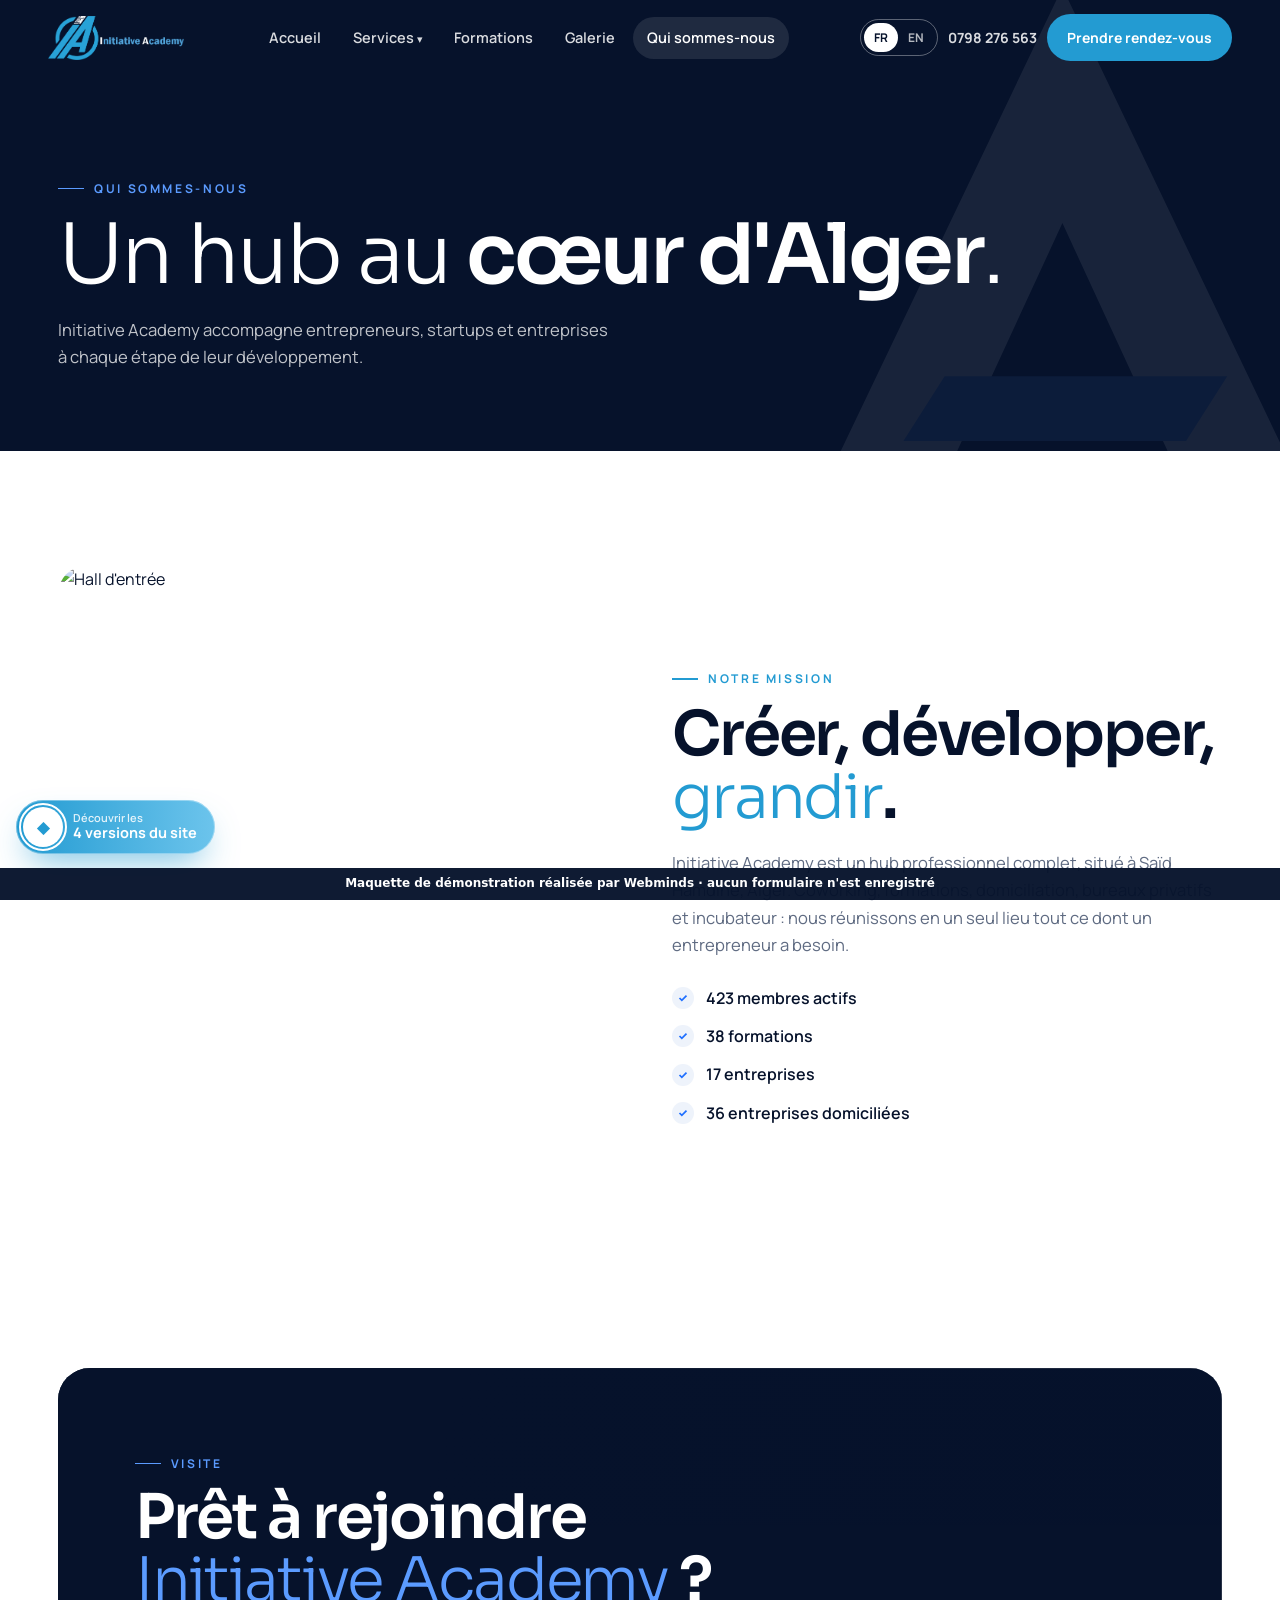
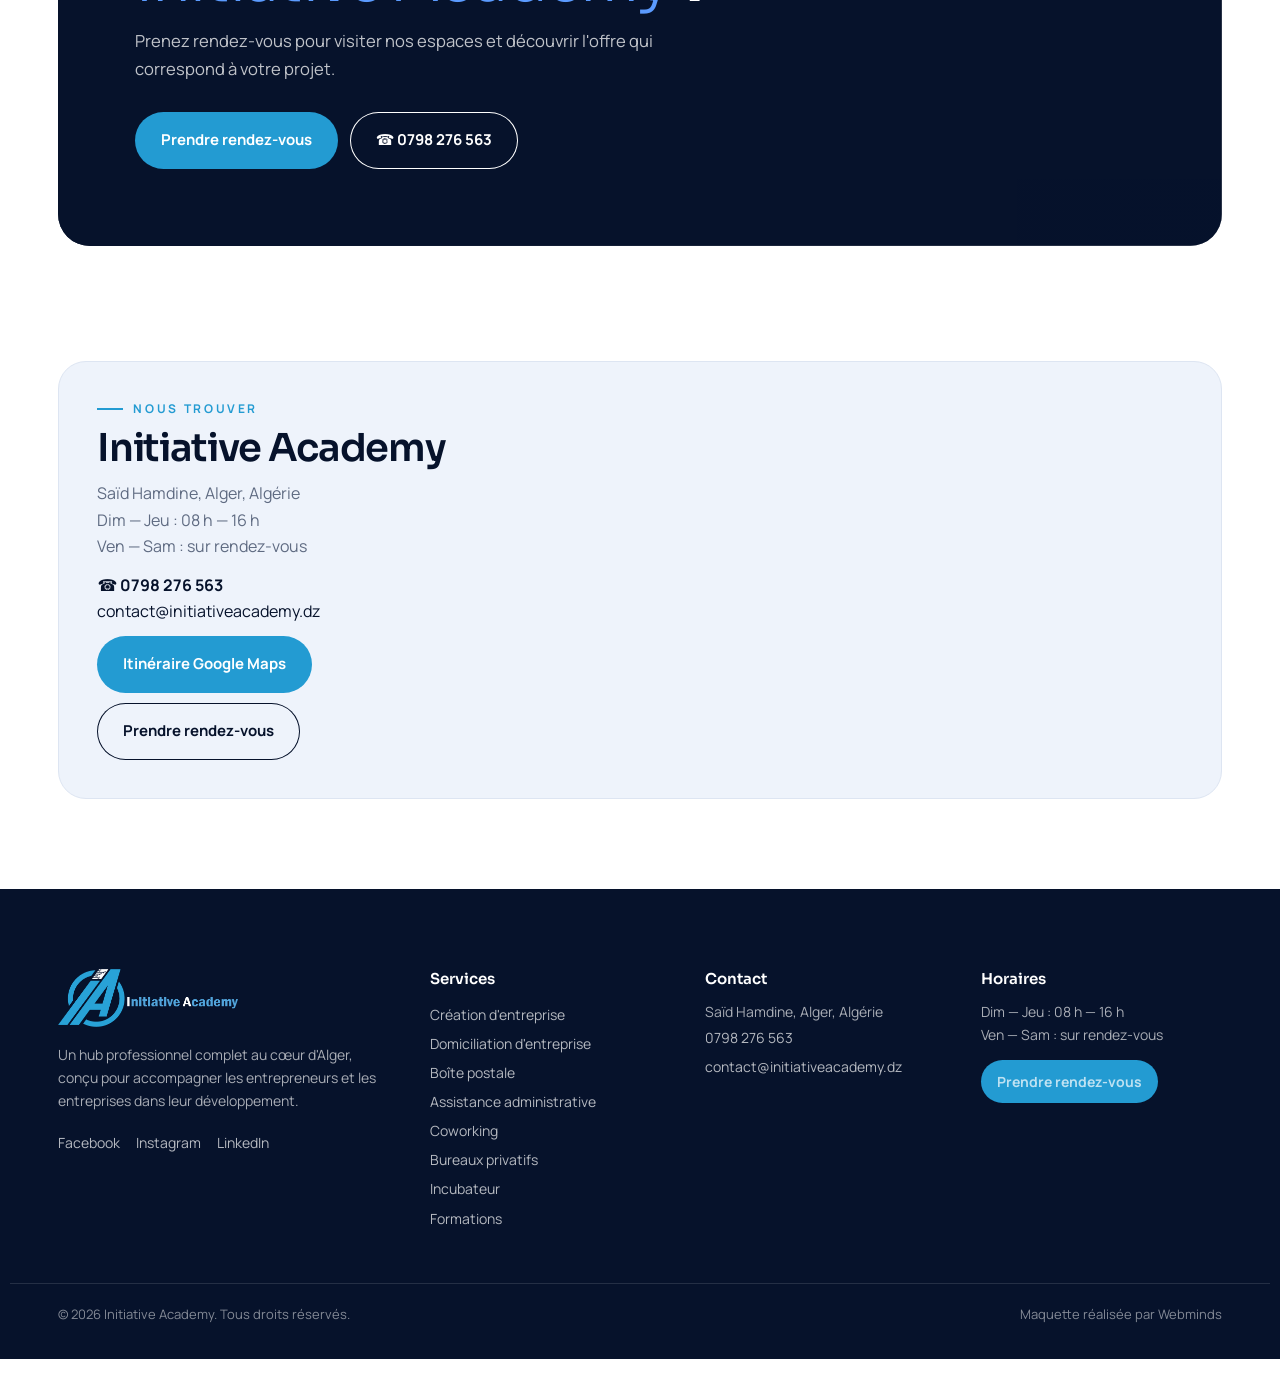
==== a-propos.html @ bbbd0358 "36 entreprises domiciliées" ====
<!DOCTYPE html><html lang="fr"><head>
<meta charset="utf-8"><meta name="viewport" content="width=device-width, initial-scale=1, viewport-fit=cover"><meta name="robots" content="noindex, nofollow"><meta name="theme-color" content="#06122b">
<link rel="stylesheet" href="style.css">
<title>Qui sommes-nous — Initiative Academy</title></head><body>
<div id="hdr"></div><main>
<section class="page-h"><svg class="mark" viewBox="0 0 200 200" aria-hidden="true"><path d="M100 8 188 192h-40L100 88 52 192H12z" fill="#fff"/><path d="M60 140h96l-14 22H46z" fill="#5b9bff"/></svg><div class="wrap" style="position:relative;z-index:2"><span class="kick" style="color:#5b9bff">Qui sommes-nous</span><h1 style="margin-top:16px">Un hub au <b>cœur d'Alger</b>.</h1><p class="lead">Initiative Academy accompagne entrepreneurs, startups et entreprises à chaque étape de leur développement.</p></div></section>
<section><div class="wrap about">
 <div class="ph rv"><img id="i1" alt="Hall d'entrée"></div>
 <div class="rv"><span class="kick">Notre mission</span><h2 style="margin-top:16px">Créer, développer, <em>grandir</em>.</h2>
  <p class="lead" style="margin-top:20px">Initiative Academy est un hub professionnel complet, situé à Saïd Hamdine, Alger. Coworking, formations, domiciliation, bureaux privatifs et incubateur : nous réunissons en un seul lieu tout ce dont un entrepreneur a besoin.</p>
  <ul class="checks"><li>423 membres actifs</li><li>38 formations</li><li>17 entreprises</li><li>36 entreprises domiciliées</li></ul></div>
</div></section>
<section style="padding-top:0"><div class="wrap"><div class="cband rv"><img class="bgi" alt="" id="cbg"><span class="kick" style="color:#5b9bff">Visite</span><h2 style="margin-top:14px">Prêt à rejoindre<br><em style="color:#5b9bff">Initiative Academy</em> ?</h2><p class="lead">Prenez rendez-vous pour visiter nos espaces et découvrir l'offre qui correspond à votre projet.</p><div style="display:flex;gap:12px;flex-wrap:wrap"><a class="btn b" href="rendez-vous.html">Prendre rendez-vous</a><a class="btn o" id="ctel"></a></div></div></div></section>
</main><div id="ftr"></div>
<script src="data.js"></script><script src="core.js"></script>
<script>document.getElementById('i1').src=PH.hall2;document.getElementById('cbg').src=PH.hall2;const ct=document.getElementById('ctel');ct.href='tel:'+CO.telh;ct.textContent='☎ '+CO.tel; reveal();</script><script src="i18n.js"></script></body></html>
---- style.css ----
@font-face{font-family:Sora;font-weight:300;src:url(fonts/sora-latin-300-normal.woff2) format('woff2');font-display:swap}
@font-face{font-family:Sora;font-weight:400;src:url(fonts/sora-latin-400-normal.woff2) format('woff2');font-display:swap}
@font-face{font-family:Sora;font-weight:600;src:url(fonts/sora-latin-600-normal.woff2) format('woff2');font-display:swap}
@font-face{font-family:Sora;font-weight:700;src:url(fonts/sora-latin-700-normal.woff2) format('woff2');font-display:swap}
@font-face{font-family:MR;font-weight:400;src:url(fonts/manrope-latin-400-normal.woff2) format('woff2')}
@font-face{font-family:MR;font-weight:600;src:url(fonts/manrope-latin-600-normal.woff2) format('woff2')}
@font-face{font-family:MR;font-weight:700;src:url(fonts/manrope-latin-700-normal.woff2) format('woff2')}
:root{--n:#06122b;--n2:#0b1d40;--b:#239bd2;--b2:#6cc4ec;--ice:#eef3fb;--line:#dde5f2;--mut:#5f6b82;--ease:cubic-bezier(.2,.8,.2,1)}
*{box-sizing:border-box;margin:0;padding:0}:root{padding-top:env(safe-area-inset-top,0px)}
html{scroll-behavior:smooth;overflow-x:clip;scroll-padding-top:100px}
body{font-family:MR,system-ui,sans-serif;background:#fff;color:var(--n);line-height:1.65;overflow-x:clip;padding-bottom:34px;-webkit-font-smoothing:antialiased}
img{max-width:100%;display:block}a{color:inherit;text-decoration:none}button,input,select,textarea{font:inherit;color:inherit}
:focus-visible{outline:2px solid var(--b);outline-offset:3px}
.wrap{max-width:1260px;margin:0 auto;padding-inline:clamp(18px,4vw,48px)}section{padding-block:clamp(70px,9vw,130px);position:relative}main{overflow-x:clip}
h1,h2,h3{font-family:Sora,sans-serif;font-weight:600;letter-spacing:-.035em;line-height:1.02}
h2{font-size:clamp(36px,4.8vw,66px)}h2 em{font-style:normal;font-weight:300;color:var(--b)}
.kick{display:inline-flex;align-items:center;gap:10px;font:700 12px MR;letter-spacing:.22em;text-transform:uppercase;color:var(--b)}.kick::before{content:"";width:26px;height:1.5px;background:currentColor}
.lead{font-size:clamp(16px,1.3vw,19px);color:var(--mut);max-width:560px}
header.top{position:fixed;z-index:60;top:0;left:0;right:0;padding:calc(14px + env(safe-area-inset-top,0px)) clamp(18px,4vw,48px) 14px;display:flex;align-items:center;justify-content:space-between;gap:16px;color:#fff;transition:background .4s,padding .4s,box-shadow .4s}
header.top.solid{background:rgba(6,18,43,.88);backdrop-filter:blur(16px);-webkit-backdrop-filter:blur(16px);padding-block:10px;box-shadow:0 10px 30px -20px rgba(0,0,0,.6)}
.logo img{height:44px;width:auto}.logo b{font:600 16px Sora;letter-spacing:.08em}
header.top nav{display:flex;gap:4px;font-weight:600;font-size:14.5px}header.top nav a{padding:9px 14px;border-radius:999px;opacity:.85;transition:.3s}header.top nav a:hover,header.top nav a.act{opacity:1;background:rgba(255,255,255,.1)}
.hr{display:flex;gap:10px;align-items:center}.tel{font-weight:700;font-size:14px;opacity:.85}
.cta{background:var(--b);color:#fff;padding:12px 20px;border-radius:999px;font-weight:700;font-size:14px;white-space:nowrap;transition:transform .3s var(--ease),box-shadow .3s}.cta:hover{transform:translateY(-2px);box-shadow:0 14px 30px -12px rgba(35,155,210,.8)}.cta.sm{display:inline-block;margin-top:14px;padding:10px 16px}
.burger{display:none;width:46px;height:46px;border-radius:50%;border:1px solid rgba(255,255,255,.4);background:transparent;flex-direction:column;gap:6px;align-items:center;justify-content:center}.burger i{width:18px;height:1.5px;background:#fff}
.menu{position:fixed;inset:0;z-index:80;background:var(--n);color:#fff;display:none;flex-direction:column;justify-content:center;gap:6px;padding:0 30px}.menu.open{display:flex}
.menu a{font:300 clamp(32px,9vw,48px) Sora;letter-spacing:-.03em}.menu p a{font:700 18px MR;color:var(--b2)}.menu .mx{position:absolute;top:22px;right:22px;width:48px;height:48px;border-radius:50%;border:1px solid rgba(255,255,255,.4);background:none;color:#fff;font-size:18px}
#wm-demo{position:fixed;left:0;right:0;bottom:0;z-index:2147483000;background:rgba(6,18,43,.96);color:#fff;font:600 12px/1.3 system-ui,sans-serif;text-align:center;padding:8px 12px calc(8px + env(safe-area-inset-bottom,0px))}
.btn{display:inline-flex;align-items:center;gap:10px;padding:16px 26px;border-radius:999px;font-weight:700;font-size:15px;border:0;cursor:pointer;transition:transform .3s var(--ease),background .3s;white-space:nowrap}
.btn.b{background:var(--b);color:#fff}.btn.b:hover{transform:translateY(-2px)}.btn.w{background:#fff;color:var(--n)}.btn.o{box-shadow:inset 0 0 0 1px currentColor;background:transparent}.btn.done{background:#12a150!important;color:#fff!important}
.rv{opacity:0;transform:translateY(30px);transition:opacity .9s,transform 1s var(--ease)}.rv.in{opacity:1;transform:none}
/* hero */
.hero{min-height:100svh;padding:0;color:#fff;display:flex;align-items:flex-end;overflow:hidden;background:var(--n)}
.hero .bg{position:absolute;inset:0}.hero .bg img{width:100%;height:100%;object-fit:cover;transform:scale(1.08);animation:kb 18s ease-out forwards}
@keyframes kb{to{transform:scale(1)}}
.hero .bg::after{content:"";position:absolute;inset:0;background:linear-gradient(180deg,rgba(6,18,43,.55) 0%,rgba(6,18,43,.1) 35%,rgba(6,18,43,.75) 72%,#06122b 100%)}
.hero .in{position:relative;z-index:2;width:100%;padding-block:140px 70px;display:grid;grid-template-columns:1.4fr 1fr;gap:40px;align-items:end}
.hero h1{font-size:clamp(48px,7.2vw,112px);font-weight:300}.hero h1 b{font-weight:600}
.hero h1 .rot{display:inline-block;color:var(--b2);min-width:4ch}
.hero .lead{color:rgba(255,255,255,.8);margin:22px 0 30px}
.hstats{display:grid;grid-template-columns:1fr 1fr;gap:1px;background:rgba(255,255,255,.18);border-radius:22px;overflow:hidden;backdrop-filter:blur(10px);-webkit-backdrop-filter:blur(10px)}
.hstats div{background:rgba(6,18,43,.55);padding:22px}.hstats b{display:block;font:300 44px/1 Sora;letter-spacing:-.04em}.hstats span{font-size:13px;opacity:.75}
.mark{position:absolute;right:-6vw;bottom:-8vw;width:46vw;max-width:640px;opacity:.07;z-index:1;pointer-events:none}
/* services */
.svc{display:grid;grid-template-columns:repeat(6,1fr);gap:14px}
.sc{position:relative;border-radius:26px;overflow:hidden;min-height:440px;color:#fff;display:flex;flex-direction:column;justify-content:flex-end;padding:28px;isolation:isolate;grid-column:span 2}
.sc:nth-child(1),.sc:nth-child(2){grid-column:span 3;min-height:520px}
.sc img{position:absolute;inset:0;width:100%;height:100%;object-fit:cover;z-index:-2;transition:transform 1.2s var(--ease)}.sc:hover img{transform:scale(1.06)}
.sc::before{content:"";position:absolute;inset:0;z-index:-1;background:linear-gradient(180deg,rgba(6,18,43,0) 25%,rgba(6,18,43,.92) 90%)}
.sc .num{position:absolute;top:22px;left:26px;font:300 15px Sora;opacity:.8}
.sc h3{font-size:clamp(26px,2.4vw,34px);font-weight:400}.sc h3 small{display:block;font:700 12px MR;letter-spacing:.2em;text-transform:uppercase;color:var(--b2);margin-bottom:8px}
.sc ul{list-style:none;display:grid;gap:6px;margin-top:14px;font-size:14.5px;max-height:0;overflow:hidden;opacity:0;transition:max-height .6s var(--ease),opacity .4s}
.sc:hover ul,.sc:focus-within ul{max-height:200px;opacity:.9}.sc li::before{content:"— ";color:var(--b2)}
@media (hover:none){.sc ul{max-height:200px;opacity:.9}}
.about{display:grid;grid-template-columns:1fr 1fr;gap:clamp(30px,5vw,80px);align-items:center}
.about .ph{position:relative}.about .ph img{border-radius:28px;aspect-ratio:4/5;object-fit:cover;width:100%}
.about .ph .chip{position:absolute;left:-24px;bottom:40px;background:#fff;border-radius:20px;padding:18px 22px;box-shadow:0 30px 60px -30px rgba(6,18,43,.5)}.chip b{display:block;font:300 40px/1 Sora;color:var(--b)}
.checks{list-style:none;display:grid;gap:12px;margin:26px 0 32px}.checks li{display:flex;gap:12px;align-items:center;font-weight:600}.checks li::before{content:"";flex:none;width:22px;height:22px;border-radius:50%;background:var(--ice) url("data:image/svg+xml,%3Csvg xmlns='http://www.w3.org/2000/svg' viewBox='0 0 24 24' fill='none' stroke='%231f6fff' stroke-width='3'%3E%3Cpath d='M6 12l4 4 8-8'/%3E%3C/svg%3E") center/14px no-repeat}
.dark{background:var(--n);color:#fff}.dark .lead{color:rgba(255,255,255,.7)}
.eq{display:grid;grid-template-columns:repeat(3,1fr);gap:1px;background:rgba(255,255,255,.1);border-radius:26px;overflow:hidden}
.eq div{background:var(--n);padding:34px;transition:background .4s}.eq div:hover{background:var(--n2)}.eq svg{width:34px;height:34px;color:var(--b2)}.eq h3{font-size:22px;font-weight:400;margin:18px 0 8px}.eq p{color:rgba(255,255,255,.65);font-size:15px}
.shead{display:flex;justify-content:space-between;align-items:flex-end;gap:24px;flex-wrap:wrap;margin-bottom:46px}
.fgrid{display:grid;grid-template-columns:repeat(3,1fr);gap:14px}
.fc{position:relative;border-radius:22px;padding:26px;min-height:250px;display:flex;flex-direction:column;background:var(--ice);border:1px solid var(--line);transition:transform .4s var(--ease),box-shadow .4s,background .4s;overflow:hidden}
.fc::before{content:"";position:absolute;right:-40px;top:-40px;width:150px;height:150px;border-radius:50%;background:radial-gradient(closest-side,var(--c),transparent);opacity:.25;transition:transform .6s var(--ease)}
.fc:hover{transform:translateY(-6px);box-shadow:0 30px 60px -36px rgba(6,18,43,.5);background:#fff}.fc:hover::before{transform:scale(1.6)}
.fc .tg{font:700 11px MR;letter-spacing:.16em;text-transform:uppercase;color:var(--c)}.fc h3{font-size:22px;font-weight:600;margin:14px 0 10px}.fc p{color:var(--mut);font-size:14.5px}
.fc .meta{margin-top:auto;padding-top:18px;display:flex;justify-content:space-between;align-items:center;font-size:13px;font-weight:700;color:var(--mut)}.fc .meta span:last-child{color:var(--b)}
.filters{display:flex;gap:8px;flex-wrap:wrap;margin-bottom:26px}.filters button{border:1px solid var(--line);background:#fff;border-radius:999px;padding:10px 18px;font-weight:700;font-size:14px;cursor:pointer;transition:.3s}.filters button.on{background:var(--n);color:#fff;border-color:var(--n)}
.fc.hide{display:none}
.gal{columns:3;column-gap:14px}.gal a{display:block;margin-bottom:14px;border-radius:20px;overflow:hidden;break-inside:avoid;position:relative}.gal img{width:100%;transition:transform 1s var(--ease)}.gal a:hover img{transform:scale(1.05)}
.gal a span{position:absolute;left:14px;bottom:14px;background:rgba(6,18,43,.7);color:#fff;font-size:13px;font-weight:700;padding:6px 12px;border-radius:999px;backdrop-filter:blur(6px)}
.lb{position:fixed;inset:0;z-index:100;background:rgba(6,18,43,.95);display:none;align-items:center;justify-content:center;padding:30px}.lb.open{display:flex}.lb img{max-height:86vh;border-radius:18px}.lb button{position:absolute;top:20px;right:20px;width:48px;height:48px;border-radius:50%;border:1px solid rgba(255,255,255,.4);background:none;color:#fff;font-size:18px}
.cband{border-radius:32px;overflow:hidden;position:relative;color:#fff;padding:clamp(34px,6vw,80px);background:var(--n);isolation:isolate}
.cband img.bgi{position:absolute;inset:0;width:100%;height:100%;object-fit:cover;z-index:-2;opacity:.35}.cband::before{content:"";position:absolute;inset:0;z-index:-1;background:linear-gradient(110deg,var(--n) 30%,rgba(6,18,43,.4))}
.cband h2{max-width:720px}.cband .lead{color:rgba(255,255,255,.75);margin:16px 0 30px}
.page-h{background:var(--n);color:#fff;padding:170px 0 80px;position:relative;overflow:hidden}.page-h h1{font-size:clamp(46px,6.5vw,96px);font-weight:300}.page-h h1 b{font-weight:600}.page-h .lead{color:rgba(255,255,255,.75);margin-top:18px}
.mawa{display:flex;gap:20px;align-items:center;justify-content:space-between;flex-wrap:wrap;border:1px dashed var(--line);border-radius:22px;padding:22px 26px;margin-top:40px;background:linear-gradient(90deg,#fff,var(--ice))}
.mawa b{font:600 20px Sora;letter-spacing:.06em}.mawa p{color:var(--mut);font-size:14.5px;max-width:560px}
.rdv{display:grid;grid-template-columns:.9fr 1.1fr;gap:clamp(24px,4vw,60px);align-items:start}
.f{display:grid;grid-template-columns:1fr 1fr;gap:14px;background:#fff;border:1px solid var(--line);border-radius:28px;padding:clamp(22px,3vw,38px);box-shadow:0 40px 80px -60px rgba(6,18,43,.5)}
.f .full{grid-column:1/-1}.f label{display:grid;gap:6px;font-size:13px;font-weight:700}
.f input,.f select,.f textarea{border:1px solid var(--line);background:var(--ice);border-radius:14px;padding:14px 16px;width:100%;outline:none;transition:border .3s}.f input:focus,.f select:focus,.f textarea:focus{border-color:var(--b)}
.f textarea{min-height:110px}.f .btn{grid-column:1/-1;justify-content:center}
.opts{display:flex;flex-wrap:wrap;gap:8px}.opts label{display:block;cursor:pointer}.opts input{position:absolute;opacity:0;pointer-events:none}.opts span{display:block;border:1px solid var(--line);border-radius:999px;padding:10px 16px;font-weight:700;font-size:14px;transition:.25s;background:#fff}
.opts input:checked+span{background:var(--n);color:#fff;border-color:var(--n)}
.slots{display:grid;grid-template-columns:repeat(4,1fr);gap:8px}.slots span{text-align:center}
.info{display:grid;gap:14px;margin-top:28px}.info div{display:flex;gap:14px;align-items:flex-start;background:var(--ice);border-radius:18px;padding:16px 18px}.info b{display:block}
.ft{background:var(--n);color:#fff;padding:80px 0 34px}.fg{display:grid;grid-template-columns:1.4fr 1fr 1fr 1fr;gap:34px}.flogo{height:58px;width:auto;margin-bottom:16px}
.ft p{color:rgba(255,255,255,.65);font-size:14px;max-width:320px}.ft h4{font:600 15px Sora;margin-bottom:12px}.ft a{display:block;color:rgba(255,255,255,.7);font-size:14px;padding:3px 0}.ft a:hover{color:#fff}
.soc{display:flex;gap:16px;margin-top:16px}.fb{display:flex;justify-content:space-between;gap:10px;flex-wrap:wrap;border-top:1px solid rgba(255,255,255,.12);margin-top:50px;padding-top:20px;font-size:13px;color:rgba(255,255,255,.5)}
.fd{display:grid;grid-template-columns:1.2fr .8fr;gap:24px;align-items:start}.panel{background:var(--ice);border-radius:24px;padding:clamp(22px,3vw,36px)}.panel h2{font-size:32px;margin-bottom:14px}
.panel ul{list-style:none;display:grid;gap:10px}.panel li{display:flex;gap:10px}.panel li::before{content:"";flex:none;width:8px;height:8px;border-radius:50%;background:var(--b);margin-top:9px}
.cover{border-radius:24px;aspect-ratio:16/10;display:grid;place-items:center;color:#fff;position:relative;overflow:hidden;background:linear-gradient(135deg,var(--c),var(--n))}
.cover b{font:300 clamp(30px,4vw,54px)/1 Sora;letter-spacing:-.03em;text-align:center;padding:30px;position:relative;z-index:1}
@media (max-width:1050px){header.top nav,.hr .tel,.hr .cta{display:none}.burger{display:flex}.hero .in,.about,.rdv,.fd{grid-template-columns:1fr}.svc{grid-template-columns:1fr 1fr}.sc,.sc:nth-child(1),.sc:nth-child(2){grid-column:span 1;min-height:380px}.eq,.fgrid{grid-template-columns:1fr 1fr}.gal{columns:2}.fg{grid-template-columns:1fr 1fr}}
@media (max-width:620px){.svc,.eq,.fgrid,.f,.fg{grid-template-columns:1fr}.gal{columns:1}.slots{grid-template-columns:repeat(2,1fr)}.about .ph .chip{left:12px}.hstats b{font-size:34px}}
@media (prefers-reduced-motion:reduce){*,*::before,*::after{animation:none!important;transition:none!important}.rv{opacity:1;transform:none}}
.pday{font-size:15px;font-weight:700;letter-spacing:.14em;text-transform:uppercase;color:var(--b);margin:22px 0 10px;font-family:MR}
.mod{background:#fff;border-radius:16px;padding:16px 18px;margin-bottom:10px}.mod b{display:block;font-weight:700;margin-bottom:6px}.mod ul{margin-top:6px}
.chips2{display:flex;flex-wrap:wrap;gap:8px;margin-top:16px}.chips2 span{background:#fff;border:1px solid var(--line);border-radius:999px;padding:6px 12px;font-size:13px;font-weight:700}
.dl{display:grid;grid-template-columns:auto 1fr;gap:10px 16px;font-size:14.5px}.dl dt{color:var(--mut);font-weight:700}.dl dd{font-weight:600}
.fc .badge{position:absolute;top:16px;right:16px;background:var(--b);color:#fff;font:700 10.5px MR;padding:4px 9px;border-radius:999px;letter-spacing:.04em}
.vswitch{position:fixed;z-index:90;bottom:calc(46px + env(safe-area-inset-bottom,0px));left:16px;display:flex;gap:10px;align-items:center;padding:7px 18px 7px 7px;border-radius:999px;color:#fff;font:700 14.5px/1.15 MR;background:linear-gradient(90deg,#239bd2,#6cc4ec,#0b3a8c,#239bd2);background-size:300% 100%;animation:vsg 6s linear infinite,vsw 5s ease-in-out infinite;box-shadow:0 16px 34px -12px rgba(35,155,210,.7),inset 0 0 0 1px rgba(255,255,255,.35)}
.vswitch small{display:block;font-size:11px;font-weight:600;opacity:.85}.vswitch .vs-i{width:40px;height:40px;border-radius:50%;background:#fff;color:var(--b);display:grid;place-items:center;font-size:16px;position:relative}
.vswitch .vs-i::after{content:"";position:absolute;inset:-4px;border-radius:50%;border:2px solid #fff;animation:ping 1.6s ease-out infinite}
@keyframes ping{0%{transform:scale(.9);opacity:.9}100%{transform:scale(1.35);opacity:0}}@keyframes vsg{to{background-position:300% 0}}@keyframes vsw{0%,82%,100%{rotate:0deg}86%{rotate:-5deg}90%{rotate:4deg}94%{rotate:-2deg}}
/* V2 corporate */
.v2 header.top{color:var(--n);background:#fff;box-shadow:0 1px 0 var(--line)}.v2 header.top.solid{background:rgba(255,255,255,.96)}
.v2 .logo img{filter:none}.v2 header.top nav a:hover,.v2 header.top nav a.act{background:var(--ice)}.v2 .burger{border-color:var(--line)}.v2 .burger i{background:var(--n)}
.topbar{background:var(--n);color:rgba(255,255,255,.8);font-size:13px;font-weight:600}.topbar .wrap{display:flex;justify-content:space-between;gap:14px;padding-block:9px;flex-wrap:wrap}
.v2 header.top{position:sticky;top:0}
.h2c{display:grid;grid-template-columns:1.05fr 1fr;gap:clamp(30px,5vw,70px);align-items:center;padding-block:clamp(50px,7vw,90px) clamp(60px,8vw,110px)}
.h2c h1{font-size:clamp(42px,5.4vw,78px);font-weight:600}.h2c h1 span{color:var(--b)}
.h2c .pic{position:relative}.h2c .pic img{border-radius:28px;aspect-ratio:5/6;object-fit:cover;width:100%;background:var(--ice)}
.h2c .pic .tri{position:absolute;right:-18px;top:-18px;width:120px;opacity:.9}
.h2c .pic .card{position:absolute;left:-26px;bottom:30px;background:#fff;border-radius:18px;padding:16px 20px;box-shadow:0 30px 60px -30px rgba(6,18,43,.5);display:flex;gap:12px;align-items:center;font-weight:700}
.trust{display:flex;gap:26px;flex-wrap:wrap;margin-top:30px;padding-top:24px;border-top:1px solid var(--line)}.trust b{display:block;font:600 30px Sora;color:var(--b)}.trust span{font-size:13px;color:var(--mut)}
.sv2{display:grid;grid-template-columns:repeat(5,1fr);gap:14px}
.s2{background:#fff;border:1px solid var(--line);border-radius:22px;overflow:hidden;display:flex;flex-direction:column;transition:transform .4s var(--ease),box-shadow .4s}.s2:hover{transform:translateY(-6px);box-shadow:0 30px 60px -36px rgba(6,18,43,.45)}
.s2 img{aspect-ratio:4/3;object-fit:cover;width:100%;background:var(--ice)}.s2 div{padding:18px}.s2 small{font:700 11px MR;letter-spacing:.16em;text-transform:uppercase;color:var(--b)}.s2 h3{font-size:19px;margin:8px 0}.s2 ul{list-style:none;font-size:13.5px;color:var(--mut);display:grid;gap:4px}.s2 li::before{content:"✓ ";color:var(--b);font-weight:700}
.band{background:linear-gradient(110deg,#0b3a8c,#1f6fff);color:#fff;border-radius:28px;display:grid;grid-template-columns:repeat(4,1fr);text-align:center;padding:34px 10px}.band b{display:block;font:600 clamp(34px,4vw,52px)/1 Sora}.band span{opacity:.85;font-size:14px}
.steps2{display:grid;grid-template-columns:repeat(3,1fr);gap:14px;counter-reset:s}.steps2 div{border:1px solid var(--line);border-radius:22px;padding:26px;counter-increment:s}.steps2 div::before{content:"0" counter(s);font:300 40px Sora;color:var(--b)}.steps2 h3{font-size:21px;margin:10px 0 6px}.steps2 p{color:var(--mut);font-size:15px}
@media (max-width:1050px){.h2c{grid-template-columns:1fr}.sv2{grid-template-columns:1fr 1fr}.band{grid-template-columns:1fr 1fr;gap:20px}.steps2{grid-template-columns:1fr}}
@media (max-width:620px){.sv2{grid-template-columns:1fr}.h2c .pic .card{left:10px}}
.tovalid{display:inline-flex;align-items:center;gap:8px;margin-top:14px;font:700 12.5px MR;color:#b45309;background:#fff7e6;border:1px solid #f5c26b;border-radius:999px;padding:6px 12px 6px 9px}
.tovalid i{width:9px;height:9px;border-radius:50%;background:#f59e0b;position:relative;flex:none}.tovalid i::after{content:"";position:absolute;inset:-4px;border-radius:50%;border:2px solid #f59e0b;animation:ping 1.6s ease-out infinite}
.tovalid.lt{background:rgba(245,158,11,.15);color:#ffd28a;border-color:rgba(245,194,107,.5)}
.page-h.sp{padding:190px 0 90px}.bgp{position:absolute;inset:0}.bgp img{width:100%;height:100%;object-fit:cover;opacity:.35}.bgp::after{content:"";position:absolute;inset:0;background:linear-gradient(100deg,var(--n) 30%,rgba(6,18,43,.5))}
.incl{list-style:none;display:grid;grid-template-columns:1fr 1fr;gap:10px}.incl li{display:flex;gap:10px;background:#fff;border-radius:14px;padding:12px 14px;font-weight:600;font-size:14.5px}.incl li::before{content:"✓";color:var(--b);font-weight:800}
.steps3{display:grid;grid-template-columns:1fr 1fr;gap:10px}.steps3 div{background:#fff;border-radius:16px;padding:16px}.steps3 span{font:300 26px Sora;color:var(--b)}.steps3 b{display:block;margin:4px 0}.steps3 p{font-size:14px;color:var(--mut)}
.biz{display:grid;grid-template-columns:repeat(4,1fr);gap:14px}.bz{border-radius:24px;padding:26px;background:#fff;border:1px solid var(--line);display:flex;flex-direction:column;gap:10px;min-height:250px;transition:transform .4s var(--ease),box-shadow .4s;position:relative;overflow:hidden}
.bz:hover{transform:translateY(-6px);box-shadow:0 30px 60px -36px rgba(6,18,43,.45)}.bz .n{font:300 34px Sora;color:var(--b)}.bz h3{font-size:22px}.bz p{color:var(--mut);font-size:14.5px}.bz .go{margin-top:auto;font-weight:700;color:var(--b)}
.bz.big{grid-column:span 2;background:var(--n);color:#fff;border-color:var(--n)}.bz.big p{color:rgba(255,255,255,.7)}.bz.big .n,.bz.big .go{color:var(--b2)}
.mapw{padding:0 0 clamp(60px,7vw,90px)}.map{border-radius:28px;overflow:hidden;display:grid;grid-template-columns:.8fr 1.2fr;background:var(--ice);border:1px solid var(--line)}
.map .mi{padding:clamp(24px,3vw,40px);display:flex;flex-direction:column;gap:12px;justify-content:center}.map iframe{width:100%;height:100%;min-height:360px;border:0;display:block}
@media (max-width:1050px){.biz{grid-template-columns:1fr 1fr}.map{grid-template-columns:1fr}}
@media (max-width:620px){.biz,.incl,.steps3{grid-template-columns:1fr}.bz.big{grid-column:span 1}}
.bz.wide{grid-column:span 3;min-height:0;justify-content:center}
@media (max-width:1050px){.bz.wide{grid-column:span 1}}
.dd{position:relative}.ddb{background:none;border:0;cursor:pointer;padding:9px 14px;border-radius:999px;font-weight:600;font-size:14.5px;opacity:.85;color:inherit}.ddb span{font-size:11px}
.ddb:hover,.ddb.act,.dd.open .ddb{opacity:1;background:rgba(255,255,255,.1)}.v2 .ddb:hover,.v2 .ddb.act,.v2 .dd.open .ddb{background:var(--ice)}
.ddm{position:absolute;top:calc(100% + 12px);left:50%;transform:translateX(-50%) translateY(8px);background:#fff;color:var(--n);border-radius:22px;padding:22px;display:grid;grid-template-columns:repeat(3,minmax(190px,1fr));gap:18px;box-shadow:0 40px 80px -30px rgba(6,18,43,.6);opacity:0;pointer-events:none;transition:.25s var(--ease);border:1px solid var(--line)}
.dd:hover .ddm,.dd.open .ddm{opacity:1;pointer-events:auto;transform:translateX(-50%)}.dd::after{content:"";position:absolute;left:0;right:0;top:100%;height:14px}
.ddm small{display:block;font:700 11px MR;letter-spacing:.18em;text-transform:uppercase;color:var(--b);margin-bottom:8px}.ddm a{display:block;padding:7px 10px;border-radius:10px;font-weight:600;font-size:14.5px;opacity:1}.ddm a:hover,.ddm a.act{background:var(--ice);color:var(--b)}
.menu{overflow-y:auto;justify-content:flex-start;padding-top:90px;padding-bottom:40px}.menu small{font:700 11px MR;letter-spacing:.2em;text-transform:uppercase;color:var(--b2);margin-top:18px}.menu a.sm{font-size:clamp(22px,6vw,30px)}
.lang{display:inline-flex;border:1px solid rgba(255,255,255,.35);border-radius:999px;padding:3px}.lang button{border:0;background:none;color:inherit;font:700 12px MR;padding:6px 10px;border-radius:999px;cursor:pointer;opacity:.7}.lang button.on{background:#fff;color:var(--n);opacity:1}
.v2 .lang{border-color:var(--line)}.v2 .lang button.on{background:var(--n);color:#fff}
.lang.lm{margin-top:24px;align-self:flex-start;border-color:rgba(255,255,255,.4)}.lang.lm button{font-size:15px;padding:8px 16px}
@media (max-width:1050px){.hr .lang{display:inline-flex}}
html[lang=en] .hero h1{font-size:clamp(44px,6.2vw,96px)}

.vswitch-w{position:fixed;z-index:90;bottom:calc(46px + env(safe-area-inset-bottom,0px));left:16px}.vswitch-w .vswitch{position:static;border:0;cursor:pointer;text-align:left}
.vmenu{position:absolute;bottom:calc(100% + 10px);left:0;background:#fff;border-radius:18px;padding:8px;display:grid;gap:2px;min-width:220px;box-shadow:0 30px 60px -20px rgba(6,18,43,.6);opacity:0;pointer-events:none;transform:translateY(8px);transition:.25s}
.vswitch-w.open .vmenu{opacity:1;pointer-events:auto;transform:none}.vmenu a{padding:11px 14px;border-radius:12px;font-weight:700;font-size:14.5px;color:var(--n)}.vmenu a:hover{background:var(--ice)}.vmenu a.on{background:var(--n);color:#fff}
/* cartes simples, côte à côte */
.svc{grid-template-columns:repeat(5,1fr)}.sc,.sc:nth-child(1),.sc:nth-child(2){grid-column:span 1;min-height:420px}
.biz{grid-template-columns:repeat(4,1fr)}.bz{min-height:230px}.bz.big,.bz.wide{grid-column:span 1}
.hstats .lbl3{font:600 clamp(18px,1.6vw,22px)/1.2 Sora;letter-spacing:-.01em;display:block}
@media (max-width:1050px){.svc{grid-template-columns:1fr 1fr}.biz{grid-template-columns:1fr 1fr}}
@media (max-width:620px){.svc,.biz{grid-template-columns:1fr}}
.svc .sc{padding:22px}.svc .sc h3{font-size:clamp(17px,1.4vw,21px);line-height:1.15}.svc .sc h3 small{font-size:11px}
/* hero : première photo (salon), recadrée sur la droite pour exclure la porte */
.hero .bg{overflow:hidden}.hero .bg img{object-position:0% 60%;transform-origin:0% 60%;animation:kb3 18s ease-out forwards}
@keyframes kb3{from{transform:scale(1.3)}to{transform:scale(1.22)}}
.h2c .pic{overflow:hidden;border-radius:28px}.h2c .pic img{object-position:8% 60%}
@media (max-width:1050px){.hero .bg img{object-position:6% 60%;transform-origin:0% 60%;animation:none;transform:scale(1.1)}}
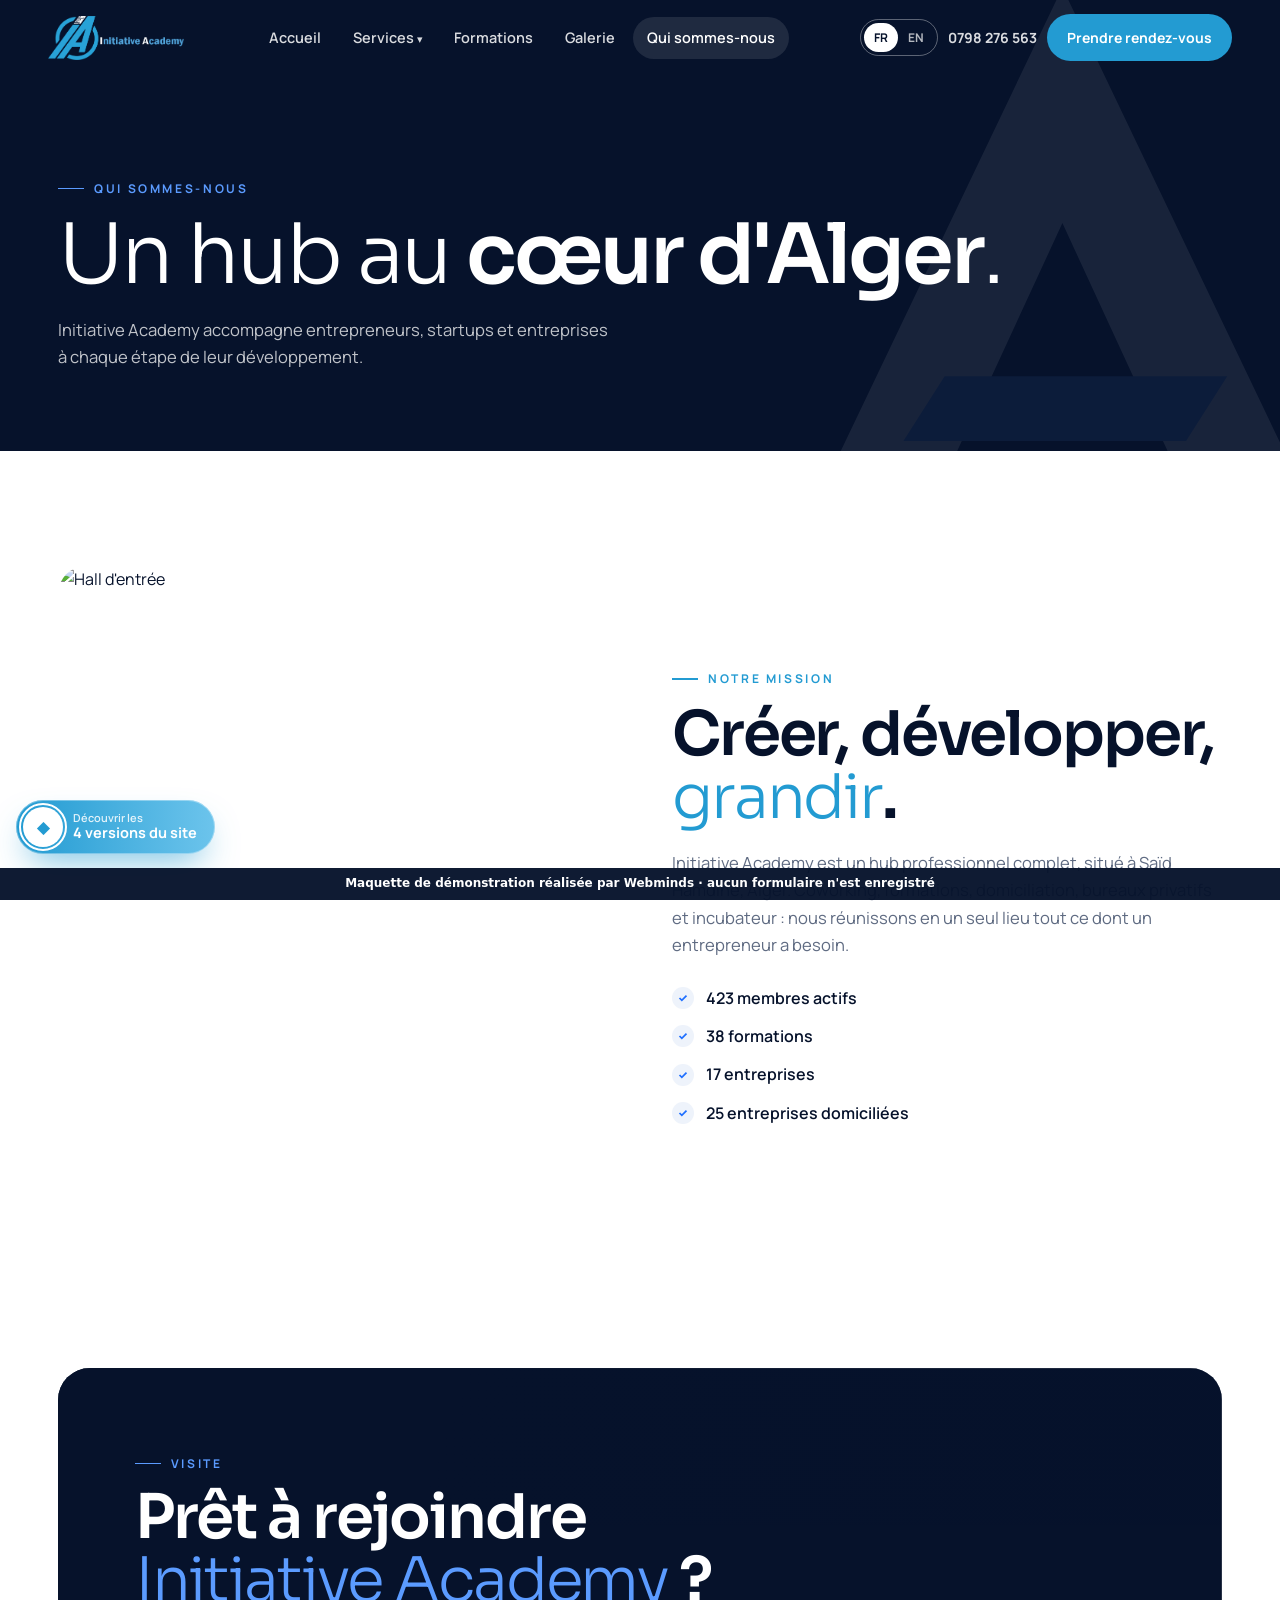
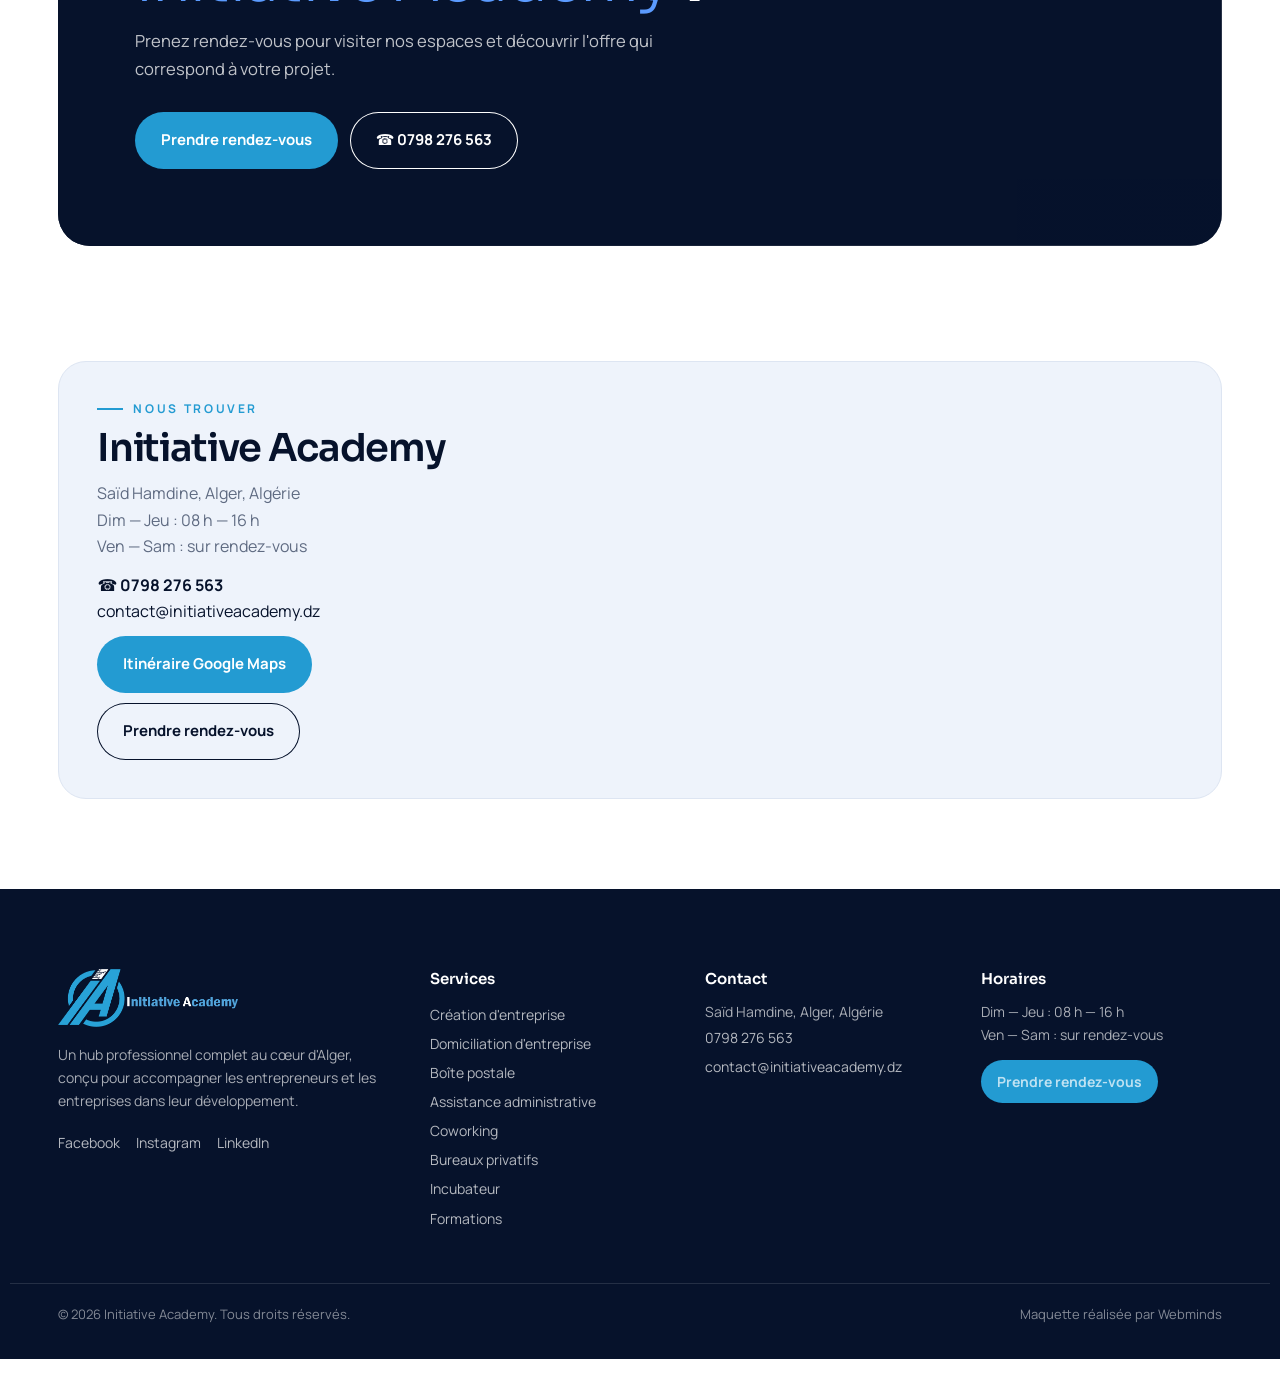
==== commit abfbd3fa: "25 entreprises domiciliées" ====
--- a/a-propos.html
+++ b/a-propos.html
@@ -8,7 +8,7 @@
  <div class="ph rv"><img id="i1" alt="Hall d'entrée"></div>
  <div class="rv"><span class="kick">Notre mission</span><h2 style="margin-top:16px">Créer, développer, <em>grandir</em>.</h2>
   <p class="lead" style="margin-top:20px">Initiative Academy est un hub professionnel complet, situé à Saïd Hamdine, Alger. Coworking, formations, domiciliation, bureaux privatifs et incubateur : nous réunissons en un seul lieu tout ce dont un entrepreneur a besoin.</p>
-  <ul class="checks"><li>423 membres actifs</li><li>38 formations</li><li>17 entreprises</li><li>36 entreprises domiciliées</li></ul></div>
+  <ul class="checks"><li>423 membres actifs</li><li>38 formations</li><li>17 entreprises</li><li>25 entreprises domiciliées</li></ul></div>
 </div></section>
 <section style="padding-top:0"><div class="wrap"><div class="cband rv"><img class="bgi" alt="" id="cbg"><span class="kick" style="color:#5b9bff">Visite</span><h2 style="margin-top:14px">Prêt à rejoindre<br><em style="color:#5b9bff">Initiative Academy</em> ?</h2><p class="lead">Prenez rendez-vous pour visiter nos espaces et découvrir l'offre qui correspond à votre projet.</p><div style="display:flex;gap:12px;flex-wrap:wrap"><a class="btn b" href="rendez-vous.html">Prendre rendez-vous</a><a class="btn o" id="ctel"></a></div></div></div></section>
 </main><div id="ftr"></div>
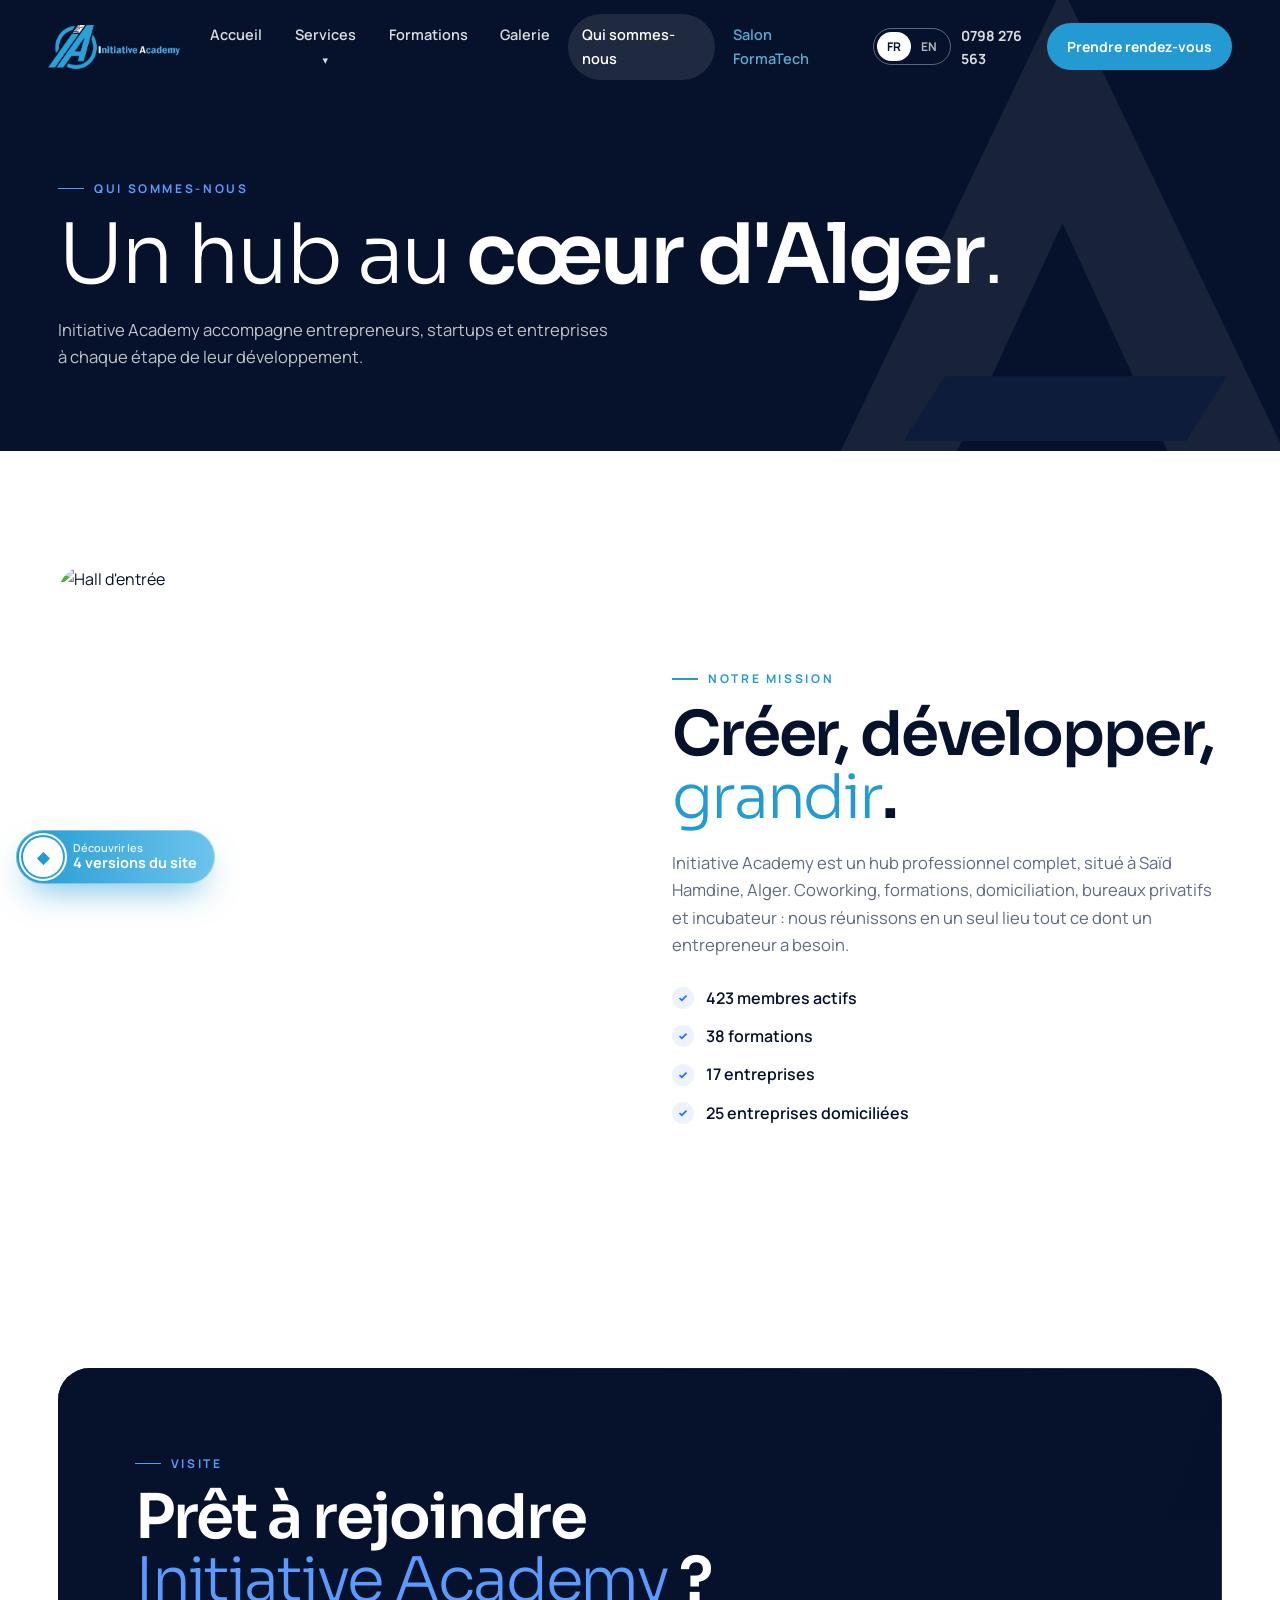
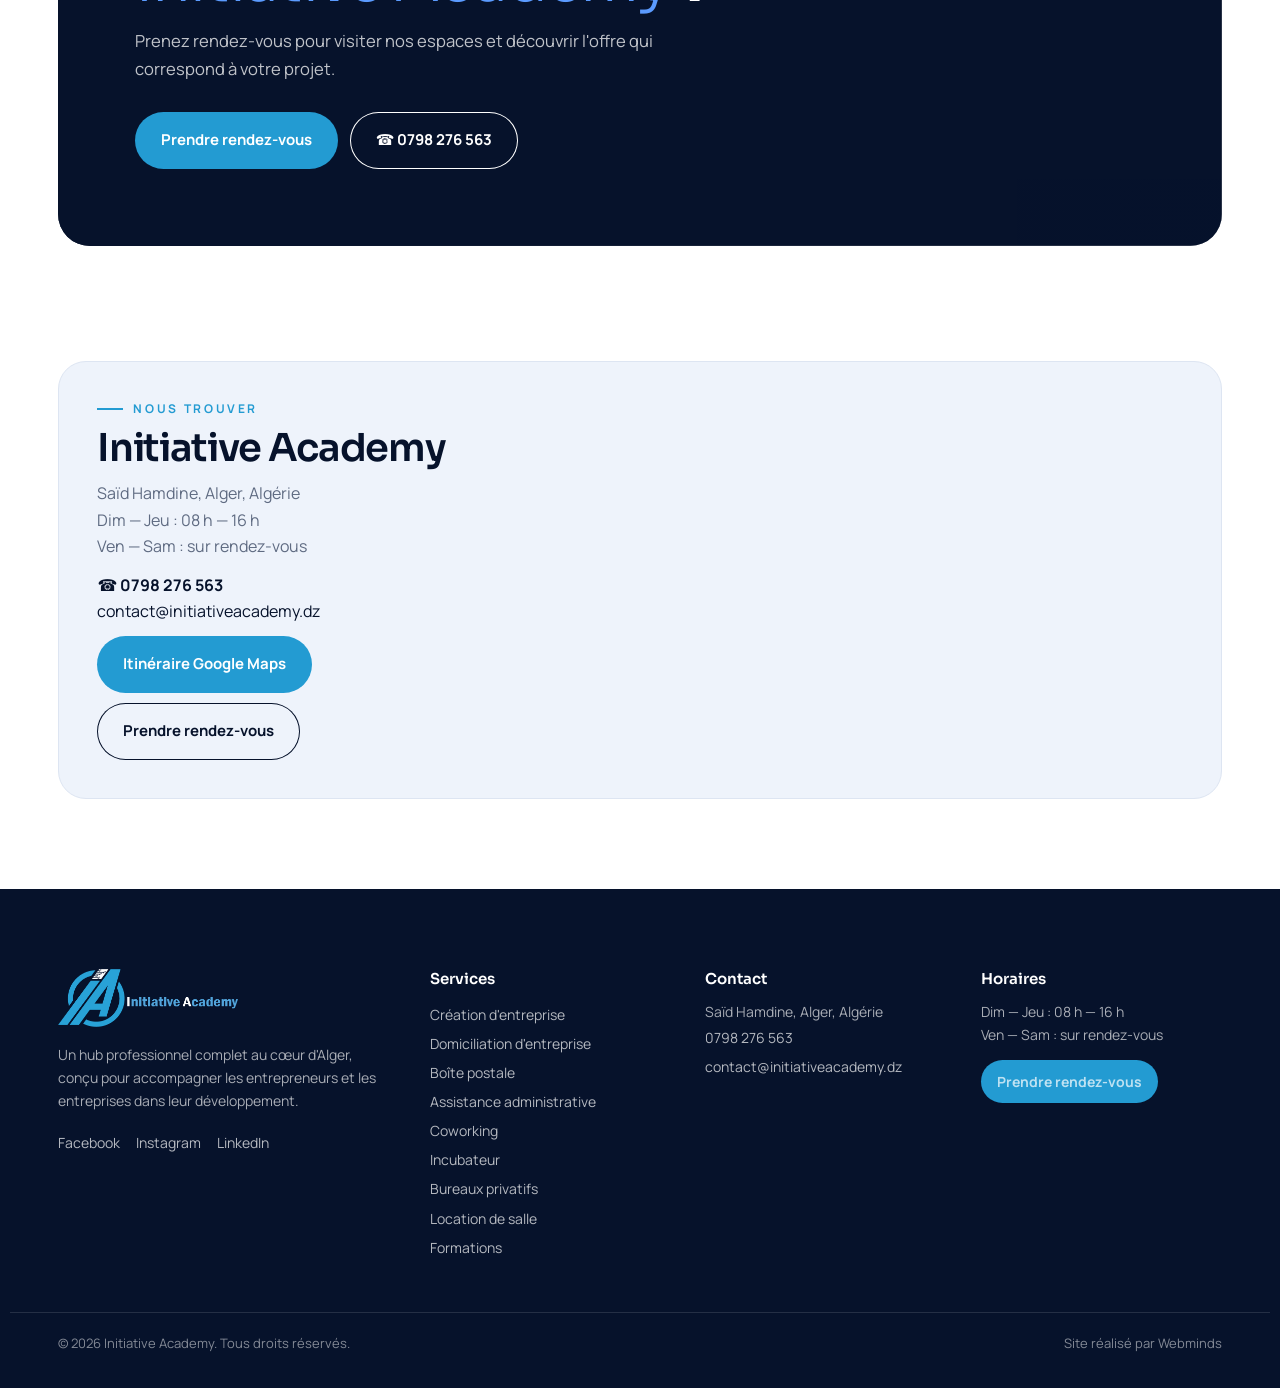
==== commit 24a0fbb1: "Formulaires envoyés à contact@initiativeacademy.dz, fiches détaillées des 21 formations, page Salon " ====
--- a/a-propos.html
+++ b/a-propos.html
@@ -1,5 +1,5 @@
 <!DOCTYPE html><html lang="fr"><head>
-<meta charset="utf-8"><meta name="viewport" content="width=device-width, initial-scale=1, viewport-fit=cover"><meta name="robots" content="noindex, nofollow"><meta name="theme-color" content="#06122b">
+<meta charset="utf-8"><meta name="viewport" content="width=device-width, initial-scale=1, viewport-fit=cover"><meta name="theme-color" content="#06122b">
 <link rel="stylesheet" href="style.css">
 <title>Qui sommes-nous — Initiative Academy</title></head><body>
 <div id="hdr"></div><main>
--- a/style.css
+++ b/style.css
@@ -8,7 +8,7 @@
 :root{--n:#06122b;--n2:#0b1d40;--b:#239bd2;--b2:#6cc4ec;--ice:#eef3fb;--line:#dde5f2;--mut:#5f6b82;--ease:cubic-bezier(.2,.8,.2,1)}
 *{box-sizing:border-box;margin:0;padding:0}:root{padding-top:env(safe-area-inset-top,0px)}
 html{scroll-behavior:smooth;overflow-x:clip;scroll-padding-top:100px}
-body{font-family:MR,system-ui,sans-serif;background:#fff;color:var(--n);line-height:1.65;overflow-x:clip;padding-bottom:34px;-webkit-font-smoothing:antialiased}
+body{font-family:MR,system-ui,sans-serif;background:#fff;color:var(--n);line-height:1.65;overflow-x:clip;-webkit-font-smoothing:antialiased}
 img{max-width:100%;display:block}a{color:inherit;text-decoration:none}button,input,select,textarea{font:inherit;color:inherit}
 :focus-visible{outline:2px solid var(--b);outline-offset:3px}
 .wrap{max-width:1260px;margin:0 auto;padding-inline:clamp(18px,4vw,48px)}section{padding-block:clamp(70px,9vw,130px);position:relative}main{overflow-x:clip}
@@ -101,7 +101,7 @@
 .chips2{display:flex;flex-wrap:wrap;gap:8px;margin-top:16px}.chips2 span{background:#fff;border:1px solid var(--line);border-radius:999px;padding:6px 12px;font-size:13px;font-weight:700}
 .dl{display:grid;grid-template-columns:auto 1fr;gap:10px 16px;font-size:14.5px}.dl dt{color:var(--mut);font-weight:700}.dl dd{font-weight:600}
 .fc .badge{position:absolute;top:16px;right:16px;background:var(--b);color:#fff;font:700 10.5px MR;padding:4px 9px;border-radius:999px;letter-spacing:.04em}
-.vswitch{position:fixed;z-index:90;bottom:calc(46px + env(safe-area-inset-bottom,0px));left:16px;display:flex;gap:10px;align-items:center;padding:7px 18px 7px 7px;border-radius:999px;color:#fff;font:700 14.5px/1.15 MR;background:linear-gradient(90deg,#239bd2,#6cc4ec,#0b3a8c,#239bd2);background-size:300% 100%;animation:vsg 6s linear infinite,vsw 5s ease-in-out infinite;box-shadow:0 16px 34px -12px rgba(35,155,210,.7),inset 0 0 0 1px rgba(255,255,255,.35)}
+.vswitch{position:fixed;z-index:90;bottom:calc(16px + env(safe-area-inset-bottom,0px));left:16px;display:flex;gap:10px;align-items:center;padding:7px 18px 7px 7px;border-radius:999px;color:#fff;font:700 14.5px/1.15 MR;background:linear-gradient(90deg,#239bd2,#6cc4ec,#0b3a8c,#239bd2);background-size:300% 100%;animation:vsg 6s linear infinite,vsw 5s ease-in-out infinite;box-shadow:0 16px 34px -12px rgba(35,155,210,.7),inset 0 0 0 1px rgba(255,255,255,.35)}
 .vswitch small{display:block;font-size:11px;font-weight:600;opacity:.85}.vswitch .vs-i{width:40px;height:40px;border-radius:50%;background:#fff;color:var(--b);display:grid;place-items:center;font-size:16px;position:relative}
 .vswitch .vs-i::after{content:"";position:absolute;inset:-4px;border-radius:50%;border:2px solid #fff;animation:ping 1.6s ease-out infinite}
 @keyframes ping{0%{transform:scale(.9);opacity:.9}100%{transform:scale(1.35);opacity:0}}@keyframes vsg{to{background-position:300% 0}}@keyframes vsw{0%,82%,100%{rotate:0deg}86%{rotate:-5deg}90%{rotate:4deg}94%{rotate:-2deg}}
@@ -150,7 +150,7 @@
 @media (max-width:1050px){.hr .lang{display:inline-flex}}
 html[lang=en] .hero h1{font-size:clamp(44px,6.2vw,96px)}
 
-.vswitch-w{position:fixed;z-index:90;bottom:calc(46px + env(safe-area-inset-bottom,0px));left:16px}.vswitch-w .vswitch{position:static;border:0;cursor:pointer;text-align:left}
+.vswitch-w{position:fixed;z-index:90;bottom:calc(16px + env(safe-area-inset-bottom,0px));left:16px}.vswitch-w .vswitch{position:static;border:0;cursor:pointer;text-align:left}
 .vmenu{position:absolute;bottom:calc(100% + 10px);left:0;background:#fff;border-radius:18px;padding:8px;display:grid;gap:2px;min-width:220px;box-shadow:0 30px 60px -20px rgba(6,18,43,.6);opacity:0;pointer-events:none;transform:translateY(8px);transition:.25s}
 .vswitch-w.open .vmenu{opacity:1;pointer-events:auto;transform:none}.vmenu a{padding:11px 14px;border-radius:12px;font-weight:700;font-size:14.5px;color:var(--n)}.vmenu a:hover{background:var(--ice)}.vmenu a.on{background:var(--n);color:#fff}
 /* cartes simples, côte à côte */
@@ -165,3 +165,22 @@
 @keyframes kb3{from{transform:scale(1.3)}to{transform:scale(1.22)}}
 .h2c .pic{overflow:hidden;border-radius:28px}.h2c .pic img{object-position:8% 60%}
 @media (max-width:1050px){.hero .bg img{object-position:6% 60%;transform-origin:0% 60%;animation:none;transform:scale(1.1)}}
+.slide3{position:relative;aspect-ratio:4/5;border-radius:28px;overflow:hidden;background:var(--ice)}
+.slide3 img{position:absolute;inset:0;width:100%;height:100%;object-fit:cover;opacity:0;transform:scale(1.06);transition:opacity 1s,transform 6s ease-out}
+.slide3 img.on{opacity:1;transform:scale(1)}
+.slide3 .sl3p,.slide3 .sl3n{position:absolute;top:50%;transform:translateY(-50%);z-index:2;width:44px;height:44px;border-radius:50%;border:0;background:rgba(255,255,255,.85);color:var(--n);font-size:24px;line-height:1;cursor:pointer;box-shadow:0 10px 24px -10px rgba(0,0,0,.5)}
+.slide3 .sl3p{left:14px}.slide3 .sl3n{right:14px}
+.slide3 .sl3d{position:absolute;left:0;right:0;bottom:16px;z-index:2;display:flex;gap:8px;justify-content:center}
+.slide3 .sl3d button{width:9px;height:9px;border-radius:999px;border:0;padding:0;background:rgba(255,255,255,.55);cursor:pointer;transition:width .3s}
+.slide3 .sl3d button.on{width:26px;background:#fff}
+
+.svc{grid-template-columns:repeat(3,1fr)}.sv2{grid-template-columns:repeat(3,1fr)}
+@media (max-width:1050px){.svc,.sv2{grid-template-columns:1fr 1fr}}@media (max-width:620px){.svc,.sv2{grid-template-columns:1fr}}
+nav a[href="salon.html"]{color:#6cc4ec}
+#sx-pill{position:fixed;right:16px;bottom:calc(16px + env(safe-area-inset-bottom,0px));z-index:60;display:flex;align-items:center;gap:10px;background:#06122b;color:#fff;border:1px solid rgba(108,196,236,.45);border-radius:999px;padding:10px 16px;font-size:13px;box-shadow:0 12px 30px rgba(6,18,43,.35);transition:transform .25s}
+#sx-pill:hover{transform:translateY(-3px)}
+#sx-pill i{width:8px;height:8px;border-radius:50%;background:#6cc4ec;flex:none;animation:sxp2 1.8s infinite}
+#sx-pill em{font-style:normal;color:#6cc4ec;font-weight:800}
+@keyframes sxp2{0%{box-shadow:0 0 0 0 rgba(108,196,236,.8)}70%{box-shadow:0 0 0 10px rgba(108,196,236,0)}100%{box-shadow:0 0 0 0 rgba(108,196,236,0)}}
+@media (max-width:620px){#sx-pill{left:16px;bottom:calc(76px + env(safe-area-inset-bottom,0px));justify-content:center;font-size:12px}}
+.v2 nav a[href="salon.html"]{color:var(--b)}
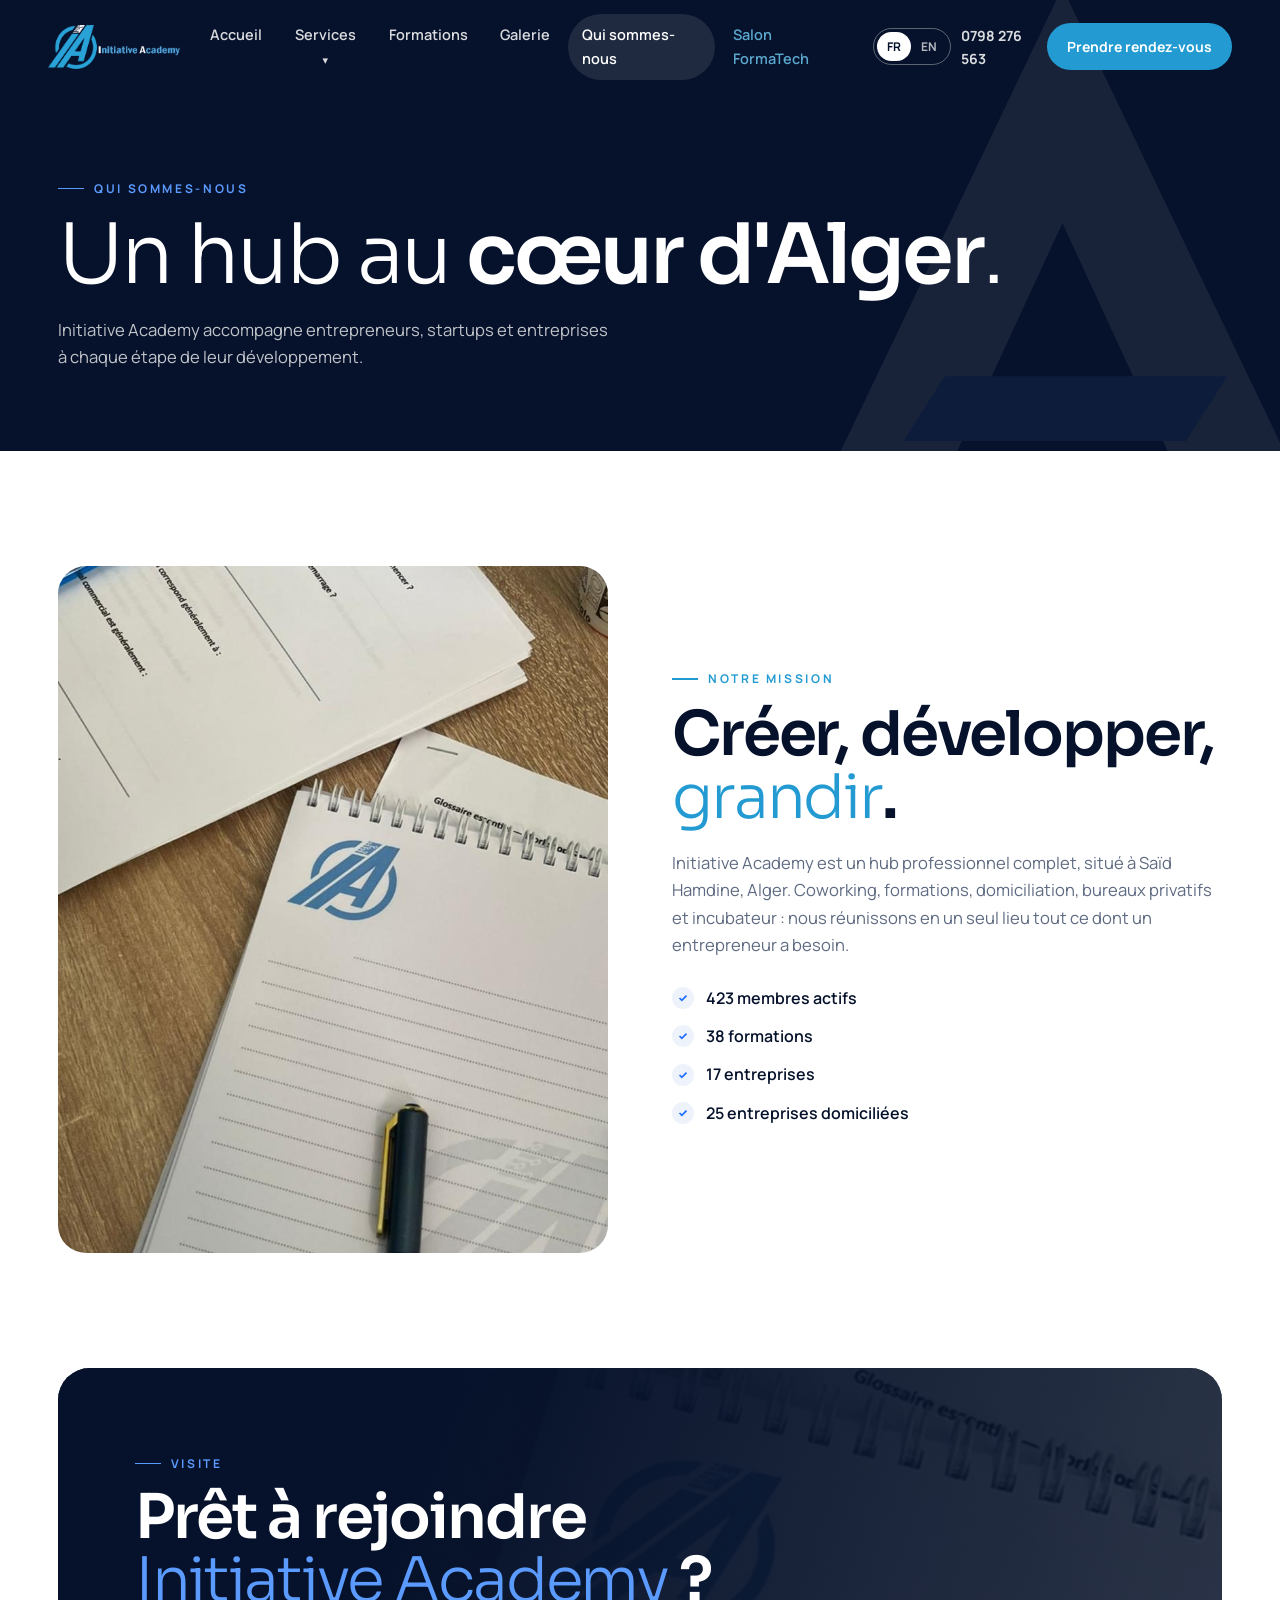
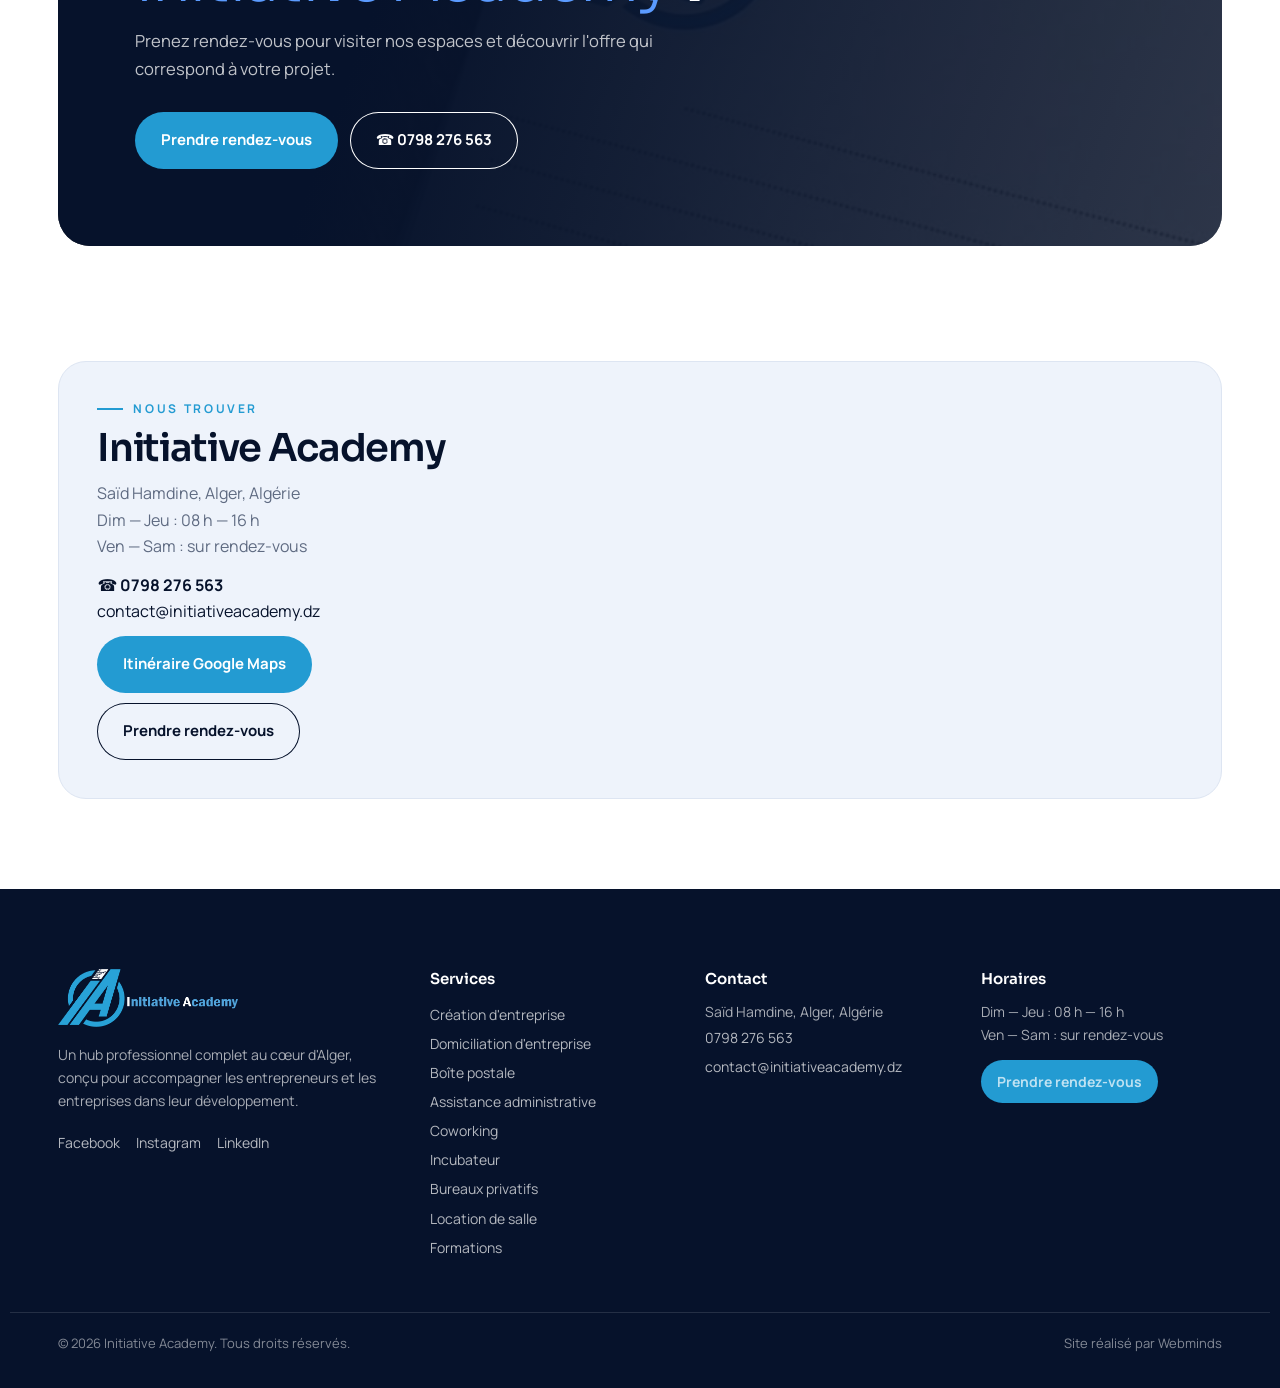
==== commit 65fe4bb8: "Formulaires : message clair de confirmation ou d'erreur sous le bouton, délai max 15 s, cache des fi" ====
--- a/a-propos.html
+++ b/a-propos.html
@@ -1,6 +1,6 @@
 <!DOCTYPE html><html lang="fr"><head>
 <meta charset="utf-8"><meta name="viewport" content="width=device-width, initial-scale=1, viewport-fit=cover"><meta name="theme-color" content="#06122b">
-<link rel="stylesheet" href="style.css">
+<link rel="stylesheet" href="style.css?v=1011">
 <title>Qui sommes-nous — Initiative Academy</title></head><body>
 <div id="hdr"></div><main>
 <section class="page-h"><svg class="mark" viewBox="0 0 200 200" aria-hidden="true"><path d="M100 8 188 192h-40L100 88 52 192H12z" fill="#fff"/><path d="M60 140h96l-14 22H46z" fill="#5b9bff"/></svg><div class="wrap" style="position:relative;z-index:2"><span class="kick" style="color:#5b9bff">Qui sommes-nous</span><h1 style="margin-top:16px">Un hub au <b>cœur d'Alger</b>.</h1><p class="lead">Initiative Academy accompagne entrepreneurs, startups et entreprises à chaque étape de leur développement.</p></div></section>
@@ -12,5 +12,5 @@
 </div></section>
 <section style="padding-top:0"><div class="wrap"><div class="cband rv"><img class="bgi" alt="" id="cbg"><span class="kick" style="color:#5b9bff">Visite</span><h2 style="margin-top:14px">Prêt à rejoindre<br><em style="color:#5b9bff">Initiative Academy</em> ?</h2><p class="lead">Prenez rendez-vous pour visiter nos espaces et découvrir l'offre qui correspond à votre projet.</p><div style="display:flex;gap:12px;flex-wrap:wrap"><a class="btn b" href="rendez-vous.html">Prendre rendez-vous</a><a class="btn o" id="ctel"></a></div></div></div></section>
 </main><div id="ftr"></div>
-<script src="data.js"></script><script src="core.js"></script>
+<script src="data.js"></script><script src="core.js?v=1011"></script>
 <script>document.getElementById('i1').src=PH.hall2;document.getElementById('cbg').src=PH.hall2;const ct=document.getElementById('ctel');ct.href='tel:'+CO.telh;ct.textContent='☎ '+CO.tel; reveal();</script><script src="i18n.js"></script></body></html>
--- a/style.css
+++ b/style.css
@@ -182,5 +182,10 @@
 #sx-pill i{width:8px;height:8px;border-radius:50%;background:#6cc4ec;flex:none;animation:sxp2 1.8s infinite}
 #sx-pill em{font-style:normal;color:#6cc4ec;font-weight:800}
 @keyframes sxp2{0%{box-shadow:0 0 0 0 rgba(108,196,236,.8)}70%{box-shadow:0 0 0 10px rgba(108,196,236,0)}100%{box-shadow:0 0 0 0 rgba(108,196,236,0)}}
-@media (max-width:620px){#sx-pill{left:16px;bottom:calc(76px + env(safe-area-inset-bottom,0px));justify-content:center;font-size:12px}}
+@media (max-width:620px){#sx-pill{left:16px;bottom:calc(16px + env(safe-area-inset-bottom,0px));justify-content:center;font-size:12px}}
 .v2 nav a[href="salon.html"]{color:var(--b)}
+.f input.err,.f textarea.err,.f select.err{border-color:#e5484d!important;box-shadow:0 0 0 3px rgba(229,72,77,.18)!important}
+.f button.warn{background:#e5484d!important}
+.f label:has(input[required])>:first-child,.f label:has(input[required]){}
+
+.fst{display:none;margin-top:14px;padding:14px 16px;border-radius:14px;font-size:15px;line-height:1.5}.fst.wait,.fst.ok,.fst.ko{display:block}.fst.wait{background:#eef5fb;color:#06122b}.fst.ok{background:#e7f7ee;color:#0d5c32;border:1px solid #9fdcb8}.fst.ko{background:#fdecec;color:#8a1c1c;border:1px solid #f2b3b3}.fst a{color:inherit;font-weight:700;text-decoration:underline}
